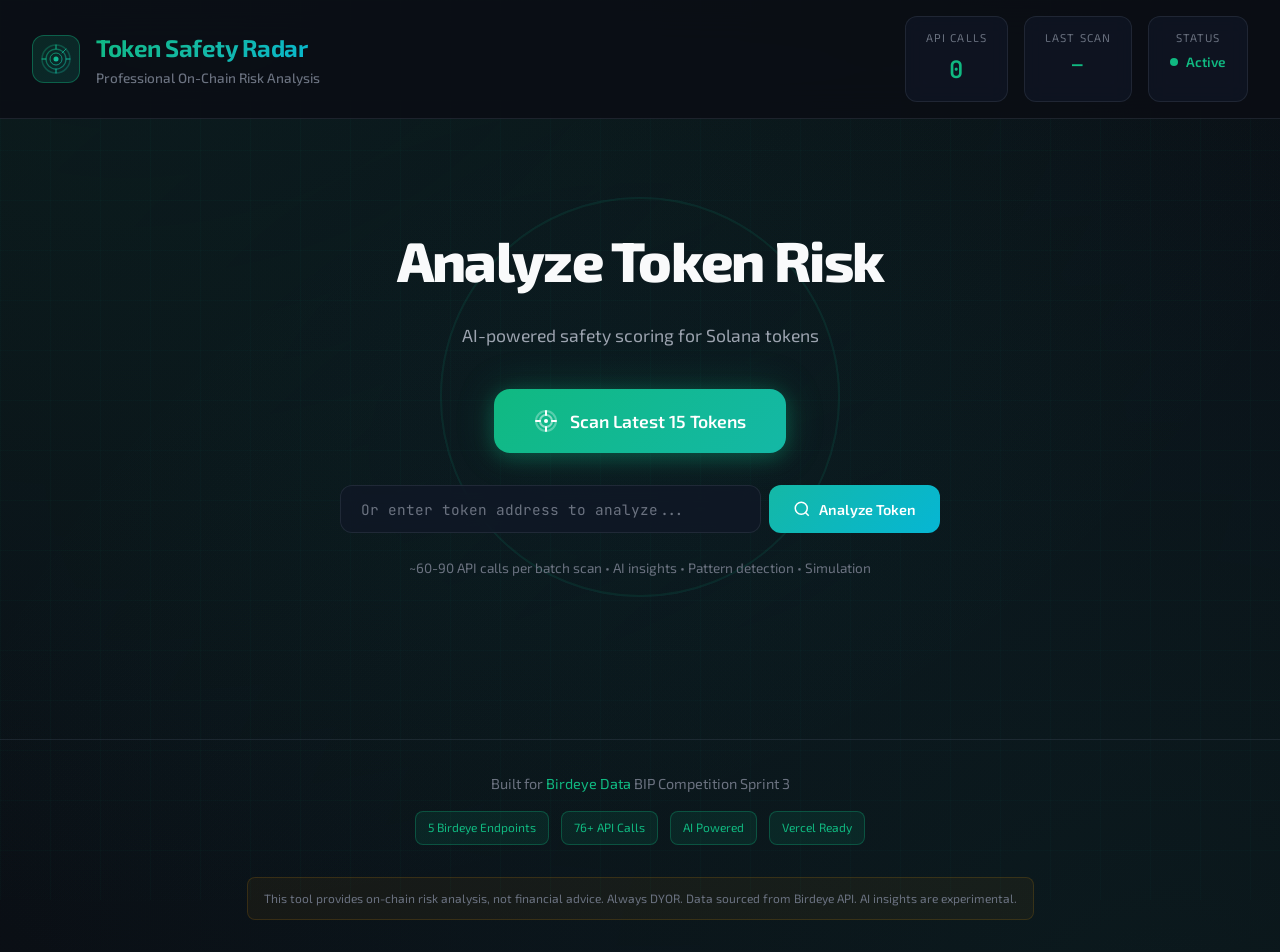
==== static/index.html @ bef3c027 "Fix static file 404s - serve index.html from static/, add @vercel/static build" ====
<!DOCTYPE html>
<html lang="en">
<head>
<meta charset="UTF-8">
<meta name="viewport" content="width=device-width, initial-scale=1.0, maximum-scale=1.0, user-scalable=no">
<meta name="description" content="Professional Solana token risk analysis powered by Birdeye API">
<meta name="theme-color" content="#0B0E14">
<meta property="og:title" content="Birdeye Token Safety Radar">
<meta property="og:description" content="AI-powered safety scoring for Solana tokens">
<meta property="og:type" content="website">
<title>Token Safety Radar — Birdeye BIP Competition</title>
<link rel="preconnect" href="https://fonts.googleapis.com">
<link rel="preconnect" href="https://fonts.gstatic.com" crossorigin>
<link href="https://fonts.googleapis.com/css2?family=Exo+2:wght@400;500;600;700;800&family=JetBrains+Mono:wght@400;500;600&display=swap" rel="stylesheet">
<link rel="icon" href="/static/logo.svg" type="image/svg+xml">
<link rel="stylesheet" href="/static/style.css">
</head>
<body>
<div class="bg-grid"></div>
<div class="bg-glow"></div>

<header class="header">
<div class="header-inner">
<div class="logo-group">
<div class="logo-icon">
<svg width="32" height="32" viewBox="0 0 64 64" fill="none">
<defs><linearGradient id="logoGrad" x1="0%" y1="0%" x2="100%" y2="100%"><stop offset="0%" stop-color="#10B981"/><stop offset="100%" stop-color="#14B8A6"/></linearGradient></defs>
<circle cx="32" cy="32" r="28" stroke="url(#logoGrad)" stroke-width="3" fill="none" opacity="0.3"/>
<circle cx="32" cy="32" r="20" stroke="url(#logoGrad)" stroke-width="2.5" fill="none" opacity="0.5"/>
<circle cx="32" cy="32" r="12" stroke="url(#logoGrad)" stroke-width="2" fill="none" opacity="0.7"/>
<circle cx="32" cy="32" r="5" fill="url(#logoGrad)"/>
<path d="M32 4 L32 12 M32 52 L32 60 M4 32 L12 32 M52 32 L60 32" stroke="url(#logoGrad)" stroke-width="2" stroke-linecap="round"/>
<path d="M44 20 L52 12" stroke="url(#logoGrad)" stroke-width="2" stroke-linecap="round" opacity="0.8"/>
</svg>
</div>
<div class="logo-text">
<h1 class="gradient-text">Token Safety Radar</h1>
<p class="subtitle">Professional On-Chain Risk Analysis</p>
</div>
</div>
<div class="header-stats">
<div class="stat-box">
<span class="stat-label">API Calls</span>
<span class="stat-value" id="apiCounterValue">0</span>
</div>
<div class="stat-box calls-scan-box">
<span class="stat-label">Last Scan</span>
<span class="stat-value stat-value-sm" id="callsThisScan">—</span>
</div>
<div class="stat-box status-box">
<span class="stat-label">Status</span>
<div class="status-indicator">
<span class="status-dot"></span>
<span class="status-text">Active</span>
</div>
</div>
</div>
</div>
</header>

<main class="main">
<section class="hero">
<div class="hero-content">
<h2 class="hero-title">Analyze Token Risk</h2>
<p class="hero-subtitle">AI-powered safety scoring for Solana tokens</p>

<button id="scanBtn" class="scan-button">
<span class="scan-button-content">
<svg class="scan-icon" width="24" height="24" viewBox="0 0 24 24" fill="none">
<circle cx="12" cy="12" r="10" stroke="currentColor" stroke-width="2" opacity="0.3"/>
<circle cx="12" cy="12" r="6" stroke="currentColor" stroke-width="2" opacity="0.5"/>
<circle cx="12" cy="12" r="2" fill="currentColor"/>
<path d="M12 2 L12 6 M12 18 L12 22 M2 12 L6 12 M18 12 L22 12" stroke="currentColor" stroke-width="2" stroke-linecap="round"/>
</svg>
<span class="scan-text">Scan Latest 15 Tokens</span>
</span>
<span class="scan-button-loading">
<svg class="spinner-icon" width="24" height="24" viewBox="0 0 24 24"><circle cx="12" cy="12" r="10" stroke="currentColor" stroke-width="2" fill="none" stroke-dasharray="60" stroke-dashoffset="20"/></svg>
<span>Scanning...</span>
</span>
</button>

<div class="search-section">
<div class="search-group">
<input type="text" id="tokenSearch" class="search-input" placeholder="Or enter token address to analyze..." spellcheck="false" autocomplete="off">
<button id="searchBtn" class="search-button">
<svg width="18" height="18" viewBox="0 0 24 24" fill="none" stroke="currentColor" stroke-width="2"><circle cx="11" cy="11" r="8"/><path d="M21 21l-4.35-4.35"/></svg>
Analyze Token
</button>
</div>
<div id="recentSearches" class="recent-searches" style="display:none">
<span class="recent-label">Recent:</span>
<div id="recentList" class="recent-list"></div>
</div>
</div>

<p class="scan-hint">~60-90 API calls per batch scan &bull; AI insights &bull; Pattern detection &bull; Simulation</p>
</div>
<div class="hero-decoration"><div class="radar-sweep"></div></div>
</section>

<section class="results-section" id="resultsSection">
<div class="results-toolbar">
<div class="results-header-left">
<h3 class="results-title">Scan Results</h3>
<span class="results-count" id="resultsCount">0 tokens analyzed</span>
</div>
<div class="filter-group">
<select id="filterVerdict" class="filter-select">
<option value="all">All Verdicts</option>
<option value="STRONG BUY">STRONG BUY</option>
<option value="BUY">BUY</option>
<option value="HOLD">HOLD</option>
<option value="CAUTION">CAUTION</option>
<option value="AVOID">AVOID</option>
<option value="STRONG AVOID">STRONG AVOID</option>
<option value="UNKNOWN">UNKNOWN</option>
</select>
<select id="sortBy" class="filter-select">
<option value="score-desc">Score: High→Low</option>
<option value="score-asc">Score: Low→High</option>
<option value="age-asc">Age: Newest</option>
<option value="liq-desc">Liquidity: High→Low</option>
<option value="holders-asc">Holders: Least Concentrated</option>
</select>
</div>
</div>
<div class="tokens-grid" id="tokensGrid">
<div class="empty-state" id="emptyState">
<svg width="64" height="64" viewBox="0 0 64 64" fill="none">
<circle cx="32" cy="32" r="28" stroke="currentColor" stroke-width="2" opacity="0.2"/>
<circle cx="32" cy="32" r="20" stroke="currentColor" stroke-width="2" opacity="0.3"/>
<circle cx="32" cy="32" r="12" stroke="currentColor" stroke-width="2" opacity="0.4"/>
<path d="M20 32 L28 40 L44 24" stroke="currentColor" stroke-width="3" stroke-linecap="round" stroke-linejoin="round" opacity="0.5"/>
</svg>
<p class="empty-text">Click scan or search a token address</p>
<p class="empty-subtext">We'll check mint authority, liquidity, holder concentration, and more</p>
</div>
</div>
</section>
</main>

<div class="toast-container" id="toastContainer"></div>

<footer class="footer">
<div class="footer-content">
<p class="footer-text">Built for <a href="https://birdeye.so" target="_blank" rel="noopener">Birdeye Data</a> BIP Competition Sprint 3</p>
<div class="footer-badges">
<span class="badge">5 Birdeye Endpoints</span>
<span class="badge">76+ API Calls</span>
<span class="badge">AI Powered</span>
<span class="badge">Vercel Ready</span>
</div>
<div class="disclaimer">
This tool provides on-chain risk analysis, not financial advice. Always DYOR. Data sourced from Birdeye API. AI insights are experimental.
</div>
</div>
</footer>

<script src="/static/app.js"></script>
</body>
</html>
---- static/style.css ----
:root {
--bg: #0B0E14;
--bg2: #111827;
--bg3: rgba(17, 24, 39, 0.7);
--text: #F9FAFB;
--text2: #9CA3AF;
--muted: #6B7280;
--green: #10B981;
--teal: #14B8A6;
--cyan: #06B6D4;
--purple: #8B5CF6;
--safe: #10B981;
--safe-g: rgba(16, 185, 129, 0.3);
--caution: #F59E0B;
--caution-g: rgba(245, 158, 11, 0.3);
--risky: #EF4444;
--risky-g: rgba(239, 68, 68, 0.3);
--border: rgba(75, 85, 99, 0.3);
--font-d: 'Exo 2', system-ui, sans-serif;
--font-m: 'JetBrains Mono', monospace;
--r-s: 8px;
--r-m: 12px;
--r-l: 16px;
--r-xl: 24px;
--ease: cubic-bezier(0.4, 0, 0.2, 1);
}

*, *::before, *::after { margin: 0; padding: 0; box-sizing: border-box; }
html { scroll-behavior: smooth; }
body { font-family: var(--font-d); background: var(--bg); color: var(--text); min-height: 100vh; line-height: 1.6; overflow-x: hidden; }

.bg-grid { position: fixed; inset: 0; background-image: linear-gradient(rgba(16,185,129,.03) 1px, transparent 1px), linear-gradient(90deg, rgba(16,185,129,.03) 1px, transparent 1px); background-size: 50px 50px; pointer-events: none; z-index: 0; }
.bg-glow { position: fixed; top: -50%; left: -50%; width: 200%; height: 200%; background: radial-gradient(ellipse at 30% 20%, rgba(16,185,129,.08) 0%, transparent 50%), radial-gradient(ellipse at 70% 80%, rgba(20,184,166,.06) 0%, transparent 50%), radial-gradient(ellipse at 50% 50%, rgba(6,182,212,.04) 0%, transparent 60%); pointer-events: none; z-index: 0; animation: glowPulse 20s ease-in-out infinite; }
@keyframes glowPulse { 0%, 100% { opacity: 1; transform: scale(1); } 50% { opacity: .8; transform: scale(1.05); } }

.header { position: sticky; top: 0; z-index: 100; background: rgba(11,14,20,.85); backdrop-filter: blur(20px); border-bottom: 1px solid var(--border); }
.header-inner { max-width: 1400px; margin: 0 auto; padding: 1rem 2rem; display: flex; justify-content: space-between; align-items: center; gap: 1.5rem; }
.logo-group { display: flex; align-items: center; gap: 1rem; }
.logo-icon { width: 48px; height: 48px; background: linear-gradient(135deg, rgba(16,185,129,.15), rgba(20,184,166,.15)); border: 1px solid rgba(16,185,129,.4); border-radius: var(--r-m); display: flex; align-items: center; justify-content: center; animation: logoFloat 3s ease-in-out infinite; }
@keyframes logoFloat { 0%, 100% { transform: translateY(0); } 50% { transform: translateY(-3px); } }
.logo-text h1 { font-size: 1.5rem; font-weight: 700; letter-spacing: -.02em; }
.gradient-text { background: linear-gradient(135deg, var(--green), var(--teal), var(--cyan)); -webkit-background-clip: text; -webkit-text-fill-color: transparent; background-clip: text; }
.subtitle { font-size: .85rem; color: var(--muted); font-weight: 500; }
.header-stats { display: flex; gap: 1rem; }
.stat-box { background: var(--bg3); border: 1px solid var(--border); border-radius: var(--r-m); padding: .75rem 1.25rem; display: flex; flex-direction: column; align-items: center; gap: .25rem; backdrop-filter: blur(10px); }
.stat-label { font-size: .7rem; color: var(--muted); text-transform: uppercase; letter-spacing: .1em; }
.stat-value { font-family: var(--font-m); font-size: 1.5rem; font-weight: 600; color: var(--green); }
.stat-value-sm { font-size: 1.1rem; }
.status-box { min-width: 100px; }
.status-indicator { display: flex; align-items: center; gap: .5rem; }
.status-dot { width: 8px; height: 8px; background: var(--green); border-radius: 50%; animation: statusPulse 2s ease-in-out infinite; }
@keyframes statusPulse { 0%, 100% { box-shadow: 0 0 0 0 var(--safe-g); } 50% { box-shadow: 0 0 0 8px transparent; } }
.status-text { font-size: .85rem; color: var(--green); font-weight: 600; }

.main { position: relative; z-index: 1; max-width: 1400px; margin: 0 auto; padding: 2rem; }
.hero { text-align: center; padding: 4rem 2rem; position: relative; overflow: hidden; }
.hero-content { position: relative; z-index: 2; }
.hero-title { font-size: clamp(2rem, 5vw, 3.5rem); font-weight: 800; margin-bottom: 1rem; letter-spacing: -.03em; }
.hero-subtitle { font-size: 1.1rem; color: var(--text2); max-width: 500px; margin: 0 auto 2.5rem; }

.scan-button { position: relative; background: linear-gradient(135deg, var(--green), var(--teal)); color: #fff; border: none; padding: 1.25rem 2.5rem; font-family: var(--font-d); font-size: 1.1rem; font-weight: 600; border-radius: var(--r-l); cursor: pointer; overflow: hidden; transition: all .3s var(--ease); box-shadow: 0 4px 20px var(--safe-g), 0 0 40px rgba(16,185,129,.2); }
.scan-button::before { content: ''; position: absolute; inset: 0; background: linear-gradient(135deg, var(--teal), var(--cyan)); opacity: 0; transition: all .3s var(--ease); }
.scan-button:hover:not(:disabled) { transform: translateY(-2px) scale(1.02); box-shadow: 0 8px 30px var(--safe-g), 0 0 60px rgba(16,185,129,.3); }
.scan-button:hover:not(:disabled)::before { opacity: 1; }
.scan-button:disabled { cursor: not-allowed; opacity: .8; }
.scan-button-content, .scan-button-loading { position: relative; z-index: 1; display: flex; align-items: center; justify-content: center; gap: .75rem; }
.scan-button-loading { display: none; }
.scan-button.is-loading .scan-button-content { display: none; }
.scan-button.is-loading .scan-button-loading { display: flex; }
.scan-button:hover:not(:disabled) .scan-icon { animation: scanRotate 2s linear infinite; }
@keyframes scanRotate { from { transform: rotate(0deg); } to { transform: rotate(360deg); } }
.spinner-icon { animation: spinnerSpin 1s linear infinite; }
@keyframes spinnerSpin { from { transform: rotate(0deg); } to { transform: rotate(360deg); } }

.search-section { margin-top: 2rem; max-width: 600px; margin-left: auto; margin-right: auto; }
.search-group { display: flex; gap: .5rem; }
.search-input { flex: 1; background: var(--bg3); border: 1px solid var(--border); border-radius: var(--r-m); padding: .85rem 1.25rem; font-family: var(--font-m); font-size: .9rem; color: var(--text); outline: none; transition: border-color .3s var(--ease); backdrop-filter: blur(10px); }
.search-input::placeholder { color: var(--muted); }
.search-input:focus { border-color: var(--green); box-shadow: 0 0 0 3px rgba(16,185,129,.15); }
.search-button { background: linear-gradient(135deg, var(--teal), var(--cyan)); border: none; border-radius: var(--r-m); padding: .85rem 1.5rem; font-family: var(--font-d); font-size: .9rem; font-weight: 600; color: #fff; cursor: pointer; display: flex; align-items: center; gap: .5rem; transition: all .3s var(--ease); white-space: nowrap; }
.search-button:hover:not(:disabled) { transform: translateY(-1px); box-shadow: 0 4px 15px rgba(20,184,166,.3); }
.search-button:disabled { opacity: .6; cursor: not-allowed; }

.recent-searches { display: flex; align-items: center; gap: .5rem; margin-top: .75rem; flex-wrap: wrap; }
.recent-label { font-size: .75rem; color: var(--muted); }
.recent-list { display: flex; gap: .5rem; flex-wrap: wrap; }
.recent-chip { background: rgba(16,185,129,.1); border: 1px solid rgba(16,185,129,.3); border-radius: var(--r-s); padding: .25rem .75rem; font-family: var(--font-m); font-size: .75rem; color: var(--green); cursor: pointer; transition: all .2s; }
.recent-chip:hover { background: rgba(16,185,129,.2); border-color: var(--green); }

.scan-hint { margin-top: 1.5rem; font-size: .85rem; color: var(--muted); }
.hero-decoration { position: absolute; inset: 0; pointer-events: none; z-index: 1; }
.radar-sweep { position: absolute; top: 50%; left: 50%; width: 400px; height: 400px; transform: translate(-50%, -50%); border-radius: 50%; opacity: .1; }
.radar-sweep::before { content: ''; position: absolute; inset: 0; border: 2px solid var(--green); border-radius: 50%; animation: radarExpand 3s ease-out infinite; }
.radar-sweep::after { content: ''; position: absolute; inset: 0; border: 1px solid var(--teal); border-radius: 50%; animation: radarExpand 3s ease-out infinite 1s; }
@keyframes radarExpand { 0% { transform: scale(.5); opacity: .5; } 100% { transform: scale(1.5); opacity: 0; } }

.results-section { margin-top: 2rem; display: none; }
.results-section.is-visible { display: block; animation: fadeSlideUp .5s ease-out; }
@keyframes fadeSlideUp { from { opacity: 0; transform: translateY(30px); } to { opacity: 1; transform: translateY(0); } }

.results-toolbar { display: flex; justify-content: space-between; align-items: center; margin-bottom: 1.5rem; padding-bottom: 1rem; border-bottom: 1px solid var(--border); flex-wrap: wrap; gap: 1rem; }
.results-header-left { display: flex; align-items: center; gap: 1rem; }
.results-title { font-size: 1.25rem; font-weight: 600; }
.results-count { color: var(--muted); font-size: .9rem; font-family: var(--font-m); }
.filter-group { display: flex; gap: .5rem; }
.filter-select { background: var(--bg3); border: 1px solid var(--border); border-radius: var(--r-s); padding: .5rem .75rem; font-family: var(--font-d); font-size: .85rem; color: var(--text2); cursor: pointer; outline: none; transition: border-color .2s; }
.filter-select:hover, .filter-select:focus { border-color: var(--green); }
.filter-select option { background: var(--bg2); color: var(--text); }

.tokens-grid { display: grid; grid-template-columns: repeat(auto-fill, minmax(340px, 1fr)); gap: 1.5rem; }

.empty-state { grid-column: 1 / -1; display: flex; flex-direction: column; align-items: center; justify-content: center; padding: 4rem 2rem; color: var(--muted); }
.empty-state svg { margin-bottom: 1.5rem; opacity: .5; }
.empty-text { font-size: 1.1rem; margin-bottom: .5rem; }
.empty-subtext { font-size: .9rem; opacity: .7; }

.token-card { background: var(--bg3); border: 1px solid var(--border); border-radius: var(--r-l); padding: 1.5rem; backdrop-filter: blur(10px); transition: all .3s var(--ease); animation: cardFadeIn .4s ease-out backwards; overflow: hidden; min-width: 0; }
.token-card:hover { border-color: var(--green); transform: translateY(-4px); box-shadow: 0 12px 40px rgba(0,0,0,.3), 0 0 20px var(--safe-g); }
@keyframes cardFadeIn { from { opacity: 0; transform: translateY(20px); } to { opacity: 1; transform: translateY(0); } }
.token-card:nth-child(1) { animation-delay: 0ms; }
.token-card:nth-child(2) { animation-delay: 50ms; }
.token-card:nth-child(3) { animation-delay: 100ms; }
.token-card:nth-child(4) { animation-delay: 150ms; }
.token-card:nth-child(5) { animation-delay: 200ms; }
.token-card:nth-child(6) { animation-delay: 250ms; }
.token-card:nth-child(7) { animation-delay: 300ms; }
.token-card:nth-child(8) { animation-delay: 350ms; }
.token-card:nth-child(9) { animation-delay: 400ms; }
.token-card:nth-child(10) { animation-delay: 450ms; }
.token-card:nth-child(11) { animation-delay: 500ms; }
.token-card:nth-child(12) { animation-delay: 550ms; }
.token-card:nth-child(13) { animation-delay: 600ms; }
.token-card:nth-child(14) { animation-delay: 650ms; }
.token-card:nth-child(15) { animation-delay: 700ms; }

.card-header { display: flex; justify-content: space-between; align-items: flex-start; margin-bottom: 1rem; gap: .5rem; min-width: 0; }
.token-info { display: flex; align-items: center; gap: .75rem; min-width: 0; overflow: hidden; }
.token-logo { width: 40px; height: 40px; border-radius: 50%; border: 2px solid var(--border); object-fit: cover; flex-shrink: 0; }
.token-info-text { display: flex; flex-direction: column; gap: .1rem; min-width: 0; overflow: hidden; }
.token-name { font-size: 1.05rem; font-weight: 600; color: var(--text); max-width: 180px; overflow: hidden; text-overflow: ellipsis; white-space: nowrap; min-width: 0; }
.token-symbol { font-family: var(--font-m); font-size: .85rem; color: var(--muted); }
.token-address { font-family: var(--font-m); font-size: .7rem; color: var(--muted); opacity: .7; cursor: pointer; }
.token-address:hover { opacity: 1; color: var(--green); }

.verdict-badge { display: flex; align-items: center; gap: .4rem; padding: .4rem .75rem; border-radius: var(--r-m); font-size: .75rem; font-weight: 700; text-transform: uppercase; letter-spacing: .05em; white-space: nowrap; }
.verdict-badge.safe { background: rgba(16,185,129,.15); border: 1px solid var(--safe); color: var(--safe); }
.verdict-badge.caution { background: rgba(245,158,11,.15); border: 1px solid var(--caution); color: var(--caution); }
.verdict-badge.risky { background: rgba(239,68,68,.15); border: 1px solid var(--risky); color: var(--risky); }
.verdict-badge svg { width: 14px; height: 14px; }

.recommendation-bar { display: flex; align-items: center; gap: .5rem; padding: .5rem .75rem; border-radius: var(--r-s); margin-bottom: 1rem; font-size: .85rem; font-weight: 600; overflow-wrap: break-word; word-break: break-word; min-width: 0; }
.recommendation-bar.safe { background: rgba(16,185,129,.08); border: 1px solid rgba(16,185,129,.2); color: var(--safe); }
.recommendation-bar.caution { background: rgba(245,158,11,.08); border: 1px solid rgba(245,158,11,.2); color: var(--caution); }
.recommendation-bar.risky { background: rgba(239,68,68,.08); border: 1px solid rgba(239,68,68,.2); color: var(--risky); }

.score-section { display: flex; align-items: center; gap: 1.5rem; margin-bottom: 1rem; padding: 1rem; background: rgba(0,0,0,.25); border-radius: var(--r-m); }
.score-circle { position: relative; width: 80px; height: 80px; flex-shrink: 0; }
.score-circle svg { transform: rotate(-90deg); }
.score-circle-bg { fill: none; stroke: var(--border); stroke-width: 8; }
.score-circle-progress { fill: none; stroke-width: 8; stroke-linecap: round; transition: stroke-dashoffset 1s ease-out; }
.score-circle-progress.safe { stroke: var(--safe); }
.score-circle-progress.caution { stroke: var(--caution); }
.score-circle-progress.risky { stroke: var(--risky); }
.score-circle-text { position: absolute; inset: 0; display: flex; flex-direction: column; align-items: center; justify-content: center; }
.score-value { font-family: var(--font-m); font-size: 1.5rem; font-weight: 700; }
.score-value.safe { color: var(--safe); }
.score-value.caution { color: var(--caution); }
.score-value.risky { color: var(--risky); }
.score-label { font-size: .65rem; color: var(--muted); text-transform: uppercase; }

.score-details { flex: 1; display: flex; flex-direction: column; gap: .4rem; }
.category-score { display: flex; align-items: center; gap: .5rem; }
.category-label { font-size: .75rem; color: var(--muted); min-width: 90px; }
.category-bar-bg { flex: 1; height: 6px; background: var(--border); border-radius: 3px; overflow: hidden; }
.category-bar-fill { height: 100%; border-radius: 3px; transition: width .8s ease-out; }
.category-bar-fill.safe { background: var(--safe); }
.category-bar-fill.caution { background: var(--caution); }
.category-bar-fill.risky { background: var(--risky); }
.category-val { font-family: var(--font-m); font-size: .75rem; font-weight: 600; min-width: 24px; text-align: right; }

.metrics-grid { display: grid; grid-template-columns: 1fr 1fr; gap: .6rem; margin-bottom: 1rem; }
.metric { background: rgba(0,0,0,.2); border-radius: var(--r-s); padding: .6rem .75rem; }
.metric-header { display: flex; align-items: center; gap: .4rem; margin-bottom: .3rem; }
.metric-icon { display: flex; align-items: center; color: var(--muted); }
.metric-label { font-size: .7rem; color: var(--muted); text-transform: uppercase; }
.metric-value { font-family: var(--font-m); font-size: .9rem; font-weight: 600; }
.metric-value.success { color: var(--safe); }
.metric-value.danger { color: var(--risky); }
.metric-value.warning { color: var(--caution); }
.metric-value.neutral { color: var(--text2); }

.card-section { margin-bottom: .75rem; padding: .75rem; background: rgba(0,0,0,.15); border-radius: var(--r-m); border: 1px solid var(--border); }
.card-section-title { font-size: .75rem; font-weight: 700; color: var(--text2); text-transform: uppercase; letter-spacing: .05em; margin-bottom: .5rem; display: flex; align-items: center; gap: .4rem; }

.ai-section {
  margin-bottom: 1rem;
  padding: .85rem 1rem;
  background: linear-gradient(135deg, rgba(139,92,246,.12), rgba(99,102,241,.08));
  border: 1px solid rgba(139,92,246,.35);
  border-radius: var(--r-m);
  position: relative;
  overflow: hidden;
}
.ai-section::before {
  content: '';
  position: absolute;
  top: 0;
  left: 0;
  width: 3px;
  height: 100%;
  background: linear-gradient(180deg, var(--purple), rgba(99,102,241,.6));
  border-radius: 3px 0 0 3px;
}
.ai-section-unavailable {
  background: linear-gradient(135deg, rgba(107,114,128,.08), rgba(107,114,128,.04));
  border-color: rgba(107,114,128,.25);
}
.ai-section-unavailable::before {
  background: rgba(107,114,128,.4);
}
.ai-section-header {
  display: flex;
  align-items: center;
  gap: .5rem;
  margin-bottom: .5rem;
}
.ai-robot-icon {
  font-size: 1.1rem;
  line-height: 1;
}
.ai-section-title {
  font-size: .8rem;
  font-weight: 700;
  color: var(--purple);
  text-transform: uppercase;
  letter-spacing: .05em;
}
.ai-section-unavailable .ai-section-title {
  color: var(--muted);
}
.ai-badge { display: inline-flex; align-items: center; gap: .25rem; font-size: .65rem; padding: .15rem .5rem; border-radius: var(--r-s); font-weight: 600; text-transform: uppercase; font-style: normal; margin-left: auto; }
.ai-badge.groq { background: rgba(139,92,246,.2); border: 1px solid rgba(139,92,246,.4); color: #C4B5FD; }
.ai-badge.rules { background: rgba(107,114,128,.15); border: 1px solid rgba(107,114,128,.3); color: var(--muted); }
.ai-badge.unavailable { background: rgba(107,114,128,.1); border: 1px solid rgba(107,114,128,.2); color: var(--muted); }
.ai-insight-text { font-size: .85rem; color: var(--text); line-height: 1.45; font-style: italic; padding-left: .25rem; }
.ai-section-unavailable .ai-insight-text { color: var(--muted); font-style: normal; }

.sim-grid { display: grid; grid-template-columns: 1fr 1fr; gap: .5rem; }
.sim-item { display: flex; flex-direction: column; gap: .15rem; }
.sim-label { font-size: .65rem; color: var(--muted); text-transform: uppercase; }
.sim-value { font-family: var(--font-m); font-size: .85rem; font-weight: 600; }
.sim-value.positive { color: var(--safe); }
.sim-value.negative { color: var(--risky); }
.sim-value.neutral { color: var(--text2); }
.sim-scenario { grid-column: 1 / -1; font-size: .8rem; color: var(--text2); padding-top: .35rem; border-top: 1px solid var(--border); margin-top: .25rem; }

.pattern-list { display: flex; flex-direction: column; gap: .35rem; }
.pattern-item { display: flex; align-items: center; gap: .5rem; padding: .3rem .5rem; border-radius: var(--r-s); font-size: .8rem; }
.pattern-item.HIGH { background: rgba(239,68,68,.1); border: 1px solid rgba(239,68,68,.25); color: #FCA5A5; }
.pattern-item.MODERATE { background: rgba(245,158,11,.1); border: 1px solid rgba(245,158,11,.25); color: #FCD34D; }
.pattern-item.LOW { background: rgba(107,114,128,.1); border: 1px solid rgba(107,114,128,.25); color: var(--text2); }
.pattern-item.NONE { background: rgba(16,185,129,.05); border: 1px solid rgba(16,185,129,.2); color: var(--safe); }
.pattern-name { font-weight: 600; min-width: 80px; }
.pattern-risk { font-family: var(--font-m); font-size: .7rem; }

.comparative-section .comp-item { display: flex; align-items: center; gap: .5rem; font-size: .8rem; color: var(--text2); margin-bottom: .25rem; }
.comp-percentile { font-family: var(--font-m); font-size: .85rem; font-weight: 700; }
.comp-percentile.safe { color: var(--safe); }
.comp-percentile.caution { color: var(--caution); }
.comp-percentile.risky { color: var(--risky); }

.warnings-list { display: flex; flex-direction: column; gap: .35rem; margin-bottom: 1rem; }
.warning-item { display: flex; align-items: flex-start; gap: .5rem; padding: .35rem .65rem; border-radius: var(--r-s); font-size: .8rem; line-height: 1.3; overflow-wrap: break-word; word-break: break-word; }
.warning-item.critical { background: rgba(239,68,68,.1); border: 1px solid rgba(239,68,68,.25); color: #FCA5A5; }
.warning-item.warning { background: rgba(245,158,11,.1); border: 1px solid rgba(245,158,11,.25); color: #FCD34D; }
.warning-item.success { background: rgba(16,185,129,.1); border: 1px solid rgba(16,185,129,.25); color: #6EE7B7; }
.warning-icon { font-size: .85rem; flex-shrink: 0; }

.card-footer { display: flex; gap: .5rem; padding-top: .75rem; border-top: 1px solid var(--border); }
.card-link { flex: 1; display: flex; align-items: center; justify-content: center; gap: .5rem; padding: .5rem; background: transparent; border: 1px solid var(--border); border-radius: var(--r-s); color: var(--text2); font-family: var(--font-d); font-size: .8rem; text-decoration: none; transition: all .3s var(--ease); cursor: pointer; }
.card-link:hover { border-color: var(--green); color: var(--green); background: rgba(16,185,129,.05); }
.card-link svg { width: 14px; height: 14px; }
.share-btn { border-color: rgba(139,92,246,.3); color: var(--purple); }
.share-btn:hover { border-color: var(--purple); color: var(--purple); background: rgba(139,92,246,.05); }

.disclaimer { margin-top: 1rem; padding: .75rem 1rem; background: rgba(245,158,11,.05); border: 1px solid rgba(245,158,11,.15); border-radius: var(--r-s); font-size: .75rem; color: var(--muted); text-align: center; line-height: 1.4; }

.toast-container { position: fixed; bottom: 2rem; right: 2rem; z-index: 1000; display: flex; flex-direction: column; gap: .75rem; }
.toast { display: flex; align-items: center; gap: .75rem; padding: 1rem 1.5rem; background: var(--bg3); border: 1px solid var(--border); border-radius: var(--r-m); backdrop-filter: blur(20px); animation: toastSlideIn .3s ease-out; max-width: 400px; }
@keyframes toastSlideIn { from { opacity: 0; transform: translateX(100%); } to { opacity: 1; transform: translateX(0); } }
.toast.error { border-color: var(--risky); background: rgba(239,68,68,.1); }
.toast-message { font-size: .9rem; }
.toast-close { background: none; border: none; color: var(--muted); cursor: pointer; padding: .25rem; margin-left: auto; }
.toast-close:hover { color: var(--text); }

.footer { position: relative; z-index: 1; margin-top: 4rem; padding: 2rem; border-top: 1px solid var(--border); }
.footer-content { max-width: 1400px; margin: 0 auto; display: flex; flex-direction: column; align-items: center; gap: 1rem; text-align: center; }
.footer-text { font-size: .9rem; color: var(--muted); }
.footer-text a { color: var(--green); text-decoration: none; }
.footer-text a:hover { text-decoration: underline; }
.footer-badges { display: flex; gap: .75rem; flex-wrap: wrap; justify-content: center; }
.badge { padding: .4rem .75rem; background: rgba(16,185,129,.1); border: 1px solid rgba(16,185,129,.3); border-radius: var(--r-s); font-size: .75rem; color: var(--green); }

@media (max-width: 768px) {
.header-inner { flex-direction: column; gap: 1rem; padding: .75rem 1rem; }
.hero { padding: 2rem 1rem; }
.hero-title { font-size: 1.75rem; }
.scan-button { padding: 1rem 2rem; font-size: 1rem; width: 100%; }
.search-group { flex-direction: column; }
.search-button { justify-content: center; }
.main { padding: 1rem; }
.tokens-grid { grid-template-columns: 1fr; gap: 1rem; }
.score-section { flex-direction: column; text-align: center; align-items: center; }
.score-details { width: 100%; }
.metrics-grid { grid-template-columns: 1fr 1fr; }
.header-stats { width: 100%; justify-content: center; }
.results-toolbar { flex-direction: column; align-items: stretch; }
.filter-group { width: 100%; }
.filter-select { flex: 1; min-width: 0; }
.toast-container { left: 1rem; right: 1rem; bottom: 1rem; }
.toast { max-width: 100%; }
.token-card { padding: 1rem; }
.card-header { flex-wrap: wrap; gap: .5rem; }
.token-name { max-width: 120px; }
.verdict-badge { font-size: .65rem; padding: .3rem .5rem; }
.recommendation-bar { font-size: .75rem; word-break: break-word; }
.category-label { min-width: 70px; font-size: .7rem; }
.card-footer { flex-direction: row; gap: .5rem; }
.card-link { font-size: .72rem; }
.sim-grid { grid-template-columns: 1fr 1fr; }
.stat-box { padding: .5rem .75rem; }
.stat-value { font-size: 1.2rem; }
.footer { padding: 1.5rem 1rem; margin-top: 2rem; }
}

@media (max-width: 480px) {
.header-inner { padding: .5rem .75rem; }
.logo-icon { width: 36px; height: 36px; }
.logo-icon svg { width: 24px; height: 24px; }
.logo-text h1 { font-size: 1.1rem; }
.subtitle { font-size: .75rem; }
.hero { padding: 1.5rem .75rem; }
.hero-title { font-size: 1.4rem; }
.hero-subtitle { font-size: .9rem; }
.main { padding: .5rem; }
.tokens-grid { grid-template-columns: 1fr; gap: .75rem; }
.token-card { padding: .75rem; border-radius: var(--r-m); }
.card-header { gap: .5rem; }
.token-info { gap: .5rem; }
.token-logo { width: 32px; height: 32px; }
.token-name { max-width: 100px; font-size: .95rem; }
.token-symbol { font-size: .75rem; }
.token-address { font-size: .65rem; }
.verdict-badge { font-size: .6rem; padding: .25rem .4rem; }
.verdict-badge svg { width: 11px; height: 11px; }
.recommendation-bar { padding: .4rem .5rem; font-size: .7rem; line-height: 1.3; }
.score-section { padding: .75rem; gap: .75rem; }
.score-circle { width: 64px; height: 64px; }
.score-circle svg { width: 64px; height: 64px; }
.score-value { font-size: 1.2rem; }
.category-score { gap: .35rem; }
.category-label { min-width: 55px; font-size: .65rem; }
.category-val { font-size: .65rem; }
.metrics-grid { grid-template-columns: 1fr 1fr; gap: .4rem; }
.metric { padding: .45rem .5rem; }
.metric-label { font-size: .6rem; }
.metric-value { font-size: .8rem; }
.card-section { padding: .5rem; }
.card-section-title { font-size: .65rem; }
  .ai-section { padding: .6rem .75rem; }
  .ai-section-title { font-size: .7rem; }
  .ai-insight-text { font-size: .75rem; }
.sim-grid { grid-template-columns: 1fr 1fr; gap: .35rem; }
.sim-label { font-size: .6rem; }
.sim-value { font-size: .75rem; }
.sim-scenario { font-size: .7rem; }
.pattern-item { font-size: .7rem; padding: .2rem .4rem; }
.comparative-section .comp-item { font-size: .7rem; }
.comp-percentile { font-size: .75rem; }
.warning-item { font-size: .72rem; padding: .25rem .5rem; }
.card-footer { flex-direction: column; gap: .4rem; }
.card-link { font-size: .72rem; padding: .4rem; justify-content: center; }
.header-stats { gap: .5rem; }
.stat-box { padding: .4rem .6rem; }
.stat-value { font-size: 1rem; }
.stat-value-sm { font-size: .9rem; }
.stat-label { font-size: .6rem; }
.results-header-left { flex-direction: column; gap: .25rem; }
.results-title { font-size: 1.1rem; }
.filter-group { flex-direction: column; }
.filter-select { width: 100%; }
.scan-hint { font-size: .75rem; }
.empty-state { padding: 2rem 1rem; }
.footer-badges { flex-wrap: wrap; justify-content: center; }
.badge { font-size: .65rem; padding: .3rem .5rem; }
.disclaimer { font-size: .65rem; }
}
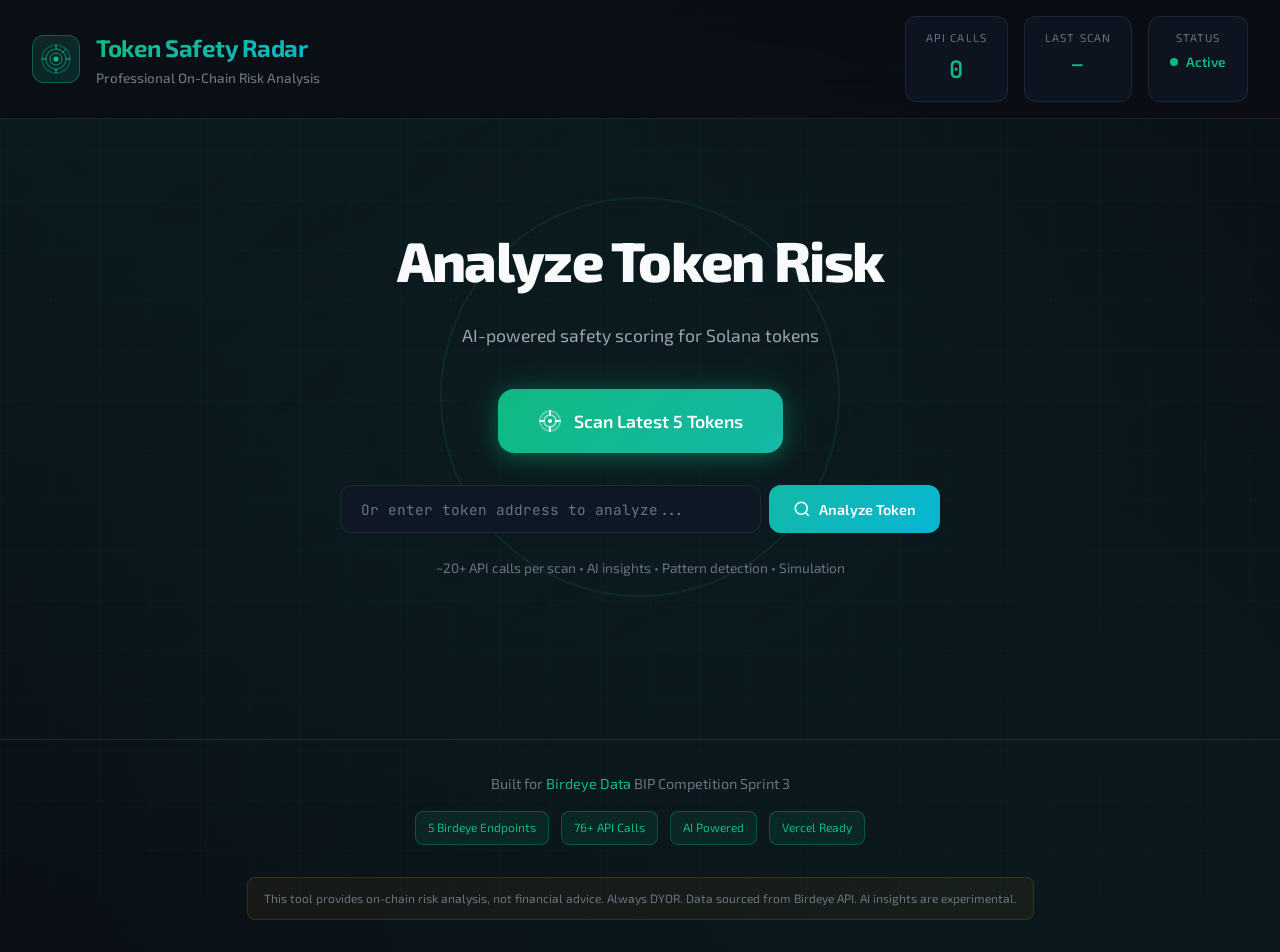
==== commit d57422dd: "Fix scan timeout: concurrent API calls, skip 401 security endpoint, reduce batch to 5, 60s maxDurati" ====
--- a/static/index.html
+++ b/static/index.html
@@ -72,7 +72,7 @@
 <circle cx="12" cy="12" r="2" fill="currentColor"/>
 <path d="M12 2 L12 6 M12 18 L12 22 M2 12 L6 12 M18 12 L22 12" stroke="currentColor" stroke-width="2" stroke-linecap="round"/>
 </svg>
-<span class="scan-text">Scan Latest 15 Tokens</span>
+<span class="scan-text">Scan Latest 5 Tokens</span>
 </span>
 <span class="scan-button-loading">
 <svg class="spinner-icon" width="24" height="24" viewBox="0 0 24 24"><circle cx="12" cy="12" r="10" stroke="currentColor" stroke-width="2" fill="none" stroke-dasharray="60" stroke-dashoffset="20"/></svg>
@@ -94,7 +94,7 @@
 </div>
 </div>
 
-<p class="scan-hint">~60-90 API calls per batch scan &bull; AI insights &bull; Pattern detection &bull; Simulation</p>
+<p class="scan-hint">~20+ API calls per scan &bull; AI insights &bull; Pattern detection &bull; Simulation</p>
 </div>
 <div class="hero-decoration"><div class="radar-sweep"></div></div>
 </section>
